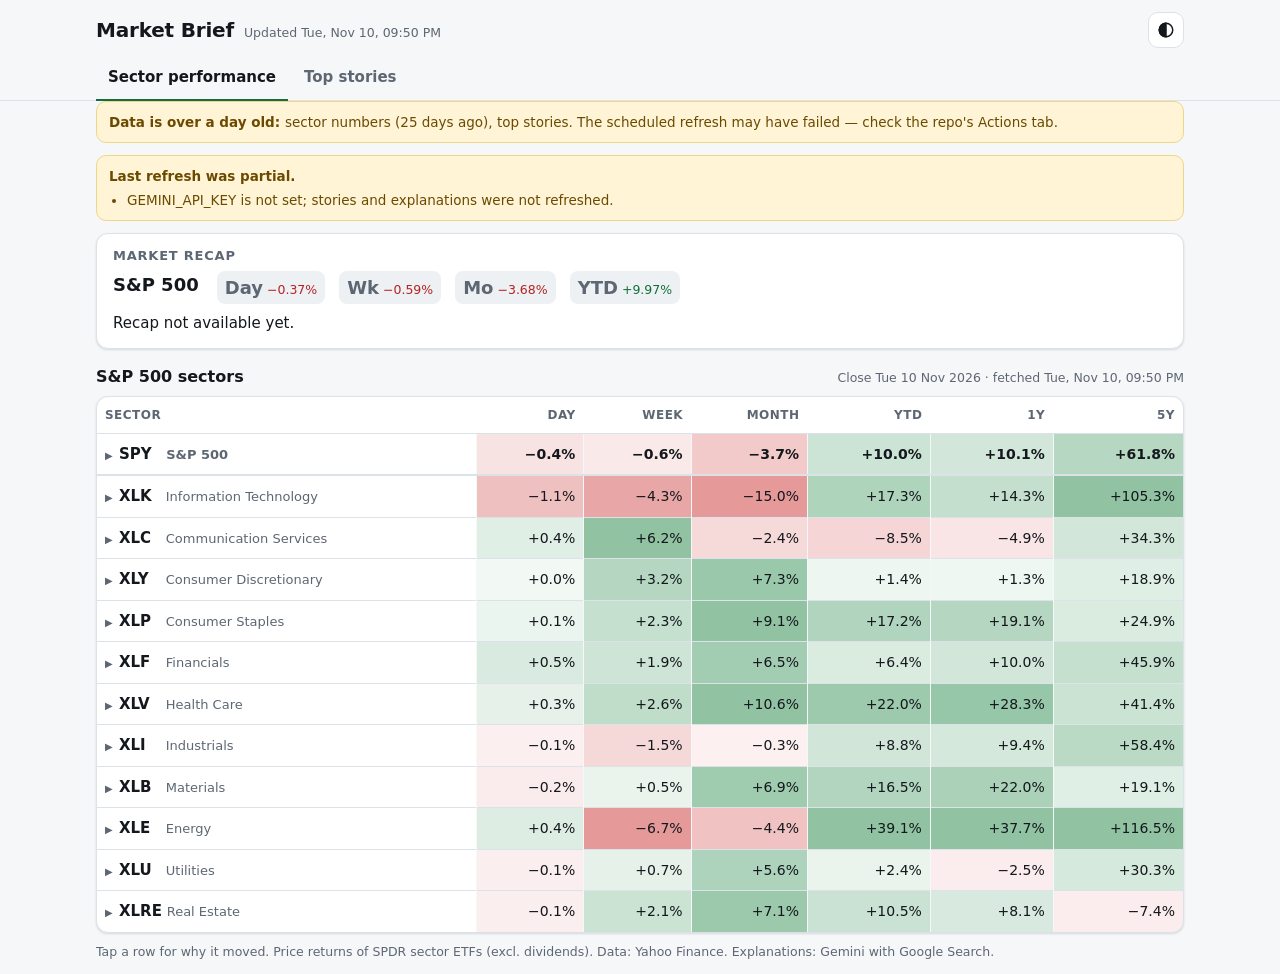
==== docs/index.html @ cda1cc37 "Market Brief: static site, builder and refresh workflow Co-Authored-By: Claude Opus 5.5 <noreply@ant" ====
<!doctype html>
<html lang="en">
<head>
<meta charset="utf-8">
<meta name="viewport" content="width=device-width, initial-scale=1, viewport-fit=cover">
<title>Market Brief</title>
<meta name="description" content="Twice-daily sector performance and top stories, refreshed 07:00 and 17:00 Madrid.">
<meta name="color-scheme" content="light dark">
<meta name="theme-color" content="#f6f7f9" media="(prefers-color-scheme: light)">
<meta name="theme-color" content="#0f1216" media="(prefers-color-scheme: dark)">
<link rel="icon" href="data:image/svg+xml,%3Csvg xmlns='http://www.w3.org/2000/svg' viewBox='0 0 32 32'%3E%3Crect width='32' height='32' rx='7' fill='%23146c43'/%3E%3Cpath d='M6 22l6-7 5 4 9-10' stroke='white' stroke-width='3' fill='none' stroke-linecap='round' stroke-linejoin='round'/%3E%3C/svg%3E">
<link rel="stylesheet" href="style.css">
</head>
<body>
<header class="top">
  <div class="wrap top-row">
    <div class="brand">
      <h1>Market Brief</h1>
      <span id="stamp" class="stamp">Loading…</span>
    </div>
    <button id="theme" class="icon-btn" type="button" aria-label="Toggle light/dark mode" title="Theme"></button>
  </div>
  <nav class="wrap tabs" role="tablist">
    <button role="tab" id="tab-perf" aria-controls="panel-perf" aria-selected="true">Sector performance</button>
    <button role="tab" id="tab-stories" aria-controls="panel-stories" aria-selected="false">Top stories</button>
  </nav>
</header>

<main class="wrap">
  <div id="alerts"></div>

  <section id="panel-perf" role="tabpanel" aria-labelledby="tab-perf">
    <article id="recap" class="card recap"></article>
    <div class="table-head">
      <h2>S&amp;P 500 sectors</h2>
      <span id="asof" class="muted small"></span>
    </div>
    <div class="table-wrap">
      <table id="perf">
        <thead><tr>
          <th class="name">Sector <span class="pct-note">%</span></th><th>Day</th><th>Week</th><th>Month</th><th>YTD</th><th>1Y</th><th>5Y</th>
        </tr></thead>
        <tbody></tbody>
      </table>
    </div>
    <p class="muted small foot">Tap a row for why it moved. Price returns of SPDR sector ETFs (excl. dividends). Data: Yahoo Finance. Explanations: Gemini with Google Search.</p>
  </section>

  <section id="panel-stories" role="tabpanel" aria-labelledby="tab-stories" hidden>
    <div id="chips" class="chips" role="toolbar" aria-label="Filter by sector"></div>
    <div id="stories"></div>
    <p class="muted small foot">Stories and company profiles: Gemini with Google Search. Price growth, consensus and analyst ratings: Yahoo Finance. Not investment advice.</p>
  </section>
</main>
<script src="app.js"></script>
</body>
</html>
---- docs/style.css ----
:root {
  --bg: #f6f7f9; --surface: #ffffff; --surface-2: #eef1f4; --text: #14181d; --muted: #5d6773;
  --border: #dde2e8; --accent: #146c43; --accent-ink: #ffffff;
  --up: 22, 128, 61; --down: 200, 40, 40; --up-ink: #11703a; --down-ink: #b42323;
  --warn-bg: #fff4d6; --warn-ink: #6b4a00; --warn-border: #f0d68a;
  --shadow: 0 1px 2px rgba(16,24,40,.06), 0 1px 3px rgba(16,24,40,.08);
  --radius: 12px;
}
@media (prefers-color-scheme: dark) {
  :root:not([data-theme="light"]) {
    --bg: #0f1216; --surface: #171b21; --surface-2: #20262e; --text: #e8ecf1; --muted: #9aa5b1;
    --border: #2a313a; --accent: #3ccf85; --accent-ink: #062a17;
    --up: 52, 199, 112; --down: 248, 92, 92; --up-ink: #5fdc96; --down-ink: #ff8a8a;
    --warn-bg: #3a2e0c; --warn-ink: #f6dc93; --warn-border: #5c4914;
    --shadow: none;
  }
}
:root[data-theme="dark"] {
  --bg: #0f1216; --surface: #171b21; --surface-2: #20262e; --text: #e8ecf1; --muted: #9aa5b1;
  --border: #2a313a; --accent: #3ccf85; --accent-ink: #062a17;
  --up: 52, 199, 112; --down: 248, 92, 92; --up-ink: #5fdc96; --down-ink: #ff8a8a;
  --warn-bg: #3a2e0c; --warn-ink: #f6dc93; --warn-border: #5c4914;
  --shadow: none;
}

* { box-sizing: border-box; }
html { -webkit-text-size-adjust: 100%; }
body {
  margin: 0; background: var(--bg); color: var(--text);
  font: 15px/1.5 system-ui, -apple-system, "Segoe UI", Roboto, "Helvetica Neue", Arial, sans-serif;
}
.wrap { max-width: 1120px; margin: 0 auto; padding: 0 16px; }
h1, h2, h3 { margin: 0; line-height: 1.25; }
a { color: inherit; }
.muted { color: var(--muted); }
.small { font-size: 12.5px; }
.num { font-variant-numeric: tabular-nums; }

/* header */
.top { position: sticky; top: 0; z-index: 5; background: var(--bg); border-bottom: 1px solid var(--border); }
.top-row { display: flex; align-items: center; justify-content: space-between; padding-top: 12px; }
.brand { display: flex; align-items: baseline; gap: 10px; flex-wrap: wrap; }
.brand h1 { font-size: 20px; letter-spacing: -.01em; }
.stamp { color: var(--muted); font-size: 12.5px; }
.icon-btn {
  width: 36px; height: 36px; border-radius: 10px; border: 1px solid var(--border);
  background: var(--surface); color: var(--text); cursor: pointer; display: grid; place-items: center;
}
.icon-btn svg { width: 18px; height: 18px; }
.tabs { display: flex; gap: 4px; margin-top: 8px; }
.tabs button {
  appearance: none; border: 0; background: none; color: var(--muted); font: inherit; font-weight: 600;
  padding: 10px 12px; cursor: pointer; border-bottom: 2px solid transparent; margin-bottom: -1px;
}
.tabs button[aria-selected="true"] { color: var(--text); border-bottom-color: var(--accent); }

main { padding-top: 16px; padding-bottom: 40px; }
.card { background: var(--surface); border: 1px solid var(--border); border-radius: var(--radius); box-shadow: var(--shadow); }

/* alerts */
.alert {
  background: var(--warn-bg); color: var(--warn-ink); border: 1px solid var(--warn-border);
  border-radius: 10px; padding: 10px 12px; margin-bottom: 12px; font-size: 13.5px;
}
.alert ul { margin: 4px 0 0; padding-left: 18px; }

/* recap */
.recap { padding: 14px 16px; margin-bottom: 18px; }
.recap h2 { font-size: 13px; text-transform: uppercase; letter-spacing: .06em; color: var(--muted); margin-bottom: 6px; }
.recap .spx { display: flex; gap: 14px; flex-wrap: wrap; margin-bottom: 8px; font-size: 13.5px; }
.recap .spx > span > b { font-size: 18px; margin-right: 4px; }
.recap p { margin: 0; }

/* table */
.table-head { display: flex; justify-content: space-between; align-items: baseline; gap: 8px; margin-bottom: 8px; flex-wrap: wrap; }
.table-head h2 { font-size: 16px; }
.table-wrap { overflow-x: auto; border-radius: var(--radius); border: 1px solid var(--border); background: var(--surface); box-shadow: var(--shadow); }
table { width: 100%; border-collapse: collapse; font-variant-numeric: tabular-nums; }
th, td { padding: 9px 8px; text-align: right; white-space: nowrap; }
th { font-size: 12px; text-transform: uppercase; letter-spacing: .04em; color: var(--muted); font-weight: 600; border-bottom: 1px solid var(--border); }
th.name, td.name { text-align: left; }
tbody tr.row { cursor: pointer; border-top: 1px solid var(--border); }
tbody tr.row:first-child { border-top: 0; }
tbody tr.row:hover td.name { text-decoration: underline; text-underline-offset: 3px; }
tbody tr.row:focus-visible { outline: 2px solid var(--accent); outline-offset: -2px; }
tr.index td { font-weight: 700; }
tr.index { border-bottom: 2px solid var(--border); }
td.name .tk { font-weight: 700; display: inline-block; min-width: 42px; }
td.name .nm { color: var(--muted); font-size: 13px; }
td.name .chev { display: inline-block; width: 10px; color: var(--muted); transition: transform .15s; margin-right: 4px; font-size: 10px; }
tr.open td.name .chev { transform: rotate(90deg); }
td.cell { font-size: 14px; border-left: 1px solid var(--bg); }
tr.reason td { white-space: normal; text-align: left; background: var(--surface-2); font-size: 14px; padding: 10px 12px 12px 30px; }
.foot { margin-top: 10px; }

/* chips */
.chips { display: flex; gap: 6px; overflow-x: auto; padding-bottom: 6px; margin-bottom: 10px; scrollbar-width: thin; }
.chip {
  flex: none; border: 1px solid var(--border); background: var(--surface); color: var(--text);
  border-radius: 999px; padding: 6px 12px; font: inherit; font-size: 13px; cursor: pointer;
}
.chip[aria-pressed="true"] { background: var(--accent); border-color: var(--accent); color: var(--accent-ink); font-weight: 600; }

/* stories */
.sector-head { display: flex; align-items: baseline; gap: 8px; margin: 18px 0 10px; }
.sector-head h2 { font-size: 17px; }
.grid { display: grid; grid-template-columns: repeat(auto-fill, minmax(320px, 1fr)); gap: 14px; }
.story { overflow: hidden; display: flex; flex-direction: column; }
.story .pic { aspect-ratio: 16 / 8; background: var(--surface-2); position: relative; overflow: hidden; }
.story .pic img { width: 100%; height: 100%; object-fit: cover; display: block; }
.story .pic.logo img { object-fit: contain; width: 72px; height: 72px; position: absolute; inset: 0; margin: auto; border-radius: 14px; background: #fff; padding: 8px; }
.story .pic .initials { position: absolute; inset: 0; display: grid; place-items: center; font-size: 34px; font-weight: 800; color: var(--muted); }
.story .rank { position: absolute; top: 8px; left: 8px; background: rgba(0,0,0,.65); color: #fff; font-size: 12px; font-weight: 700; border-radius: 999px; padding: 2px 8px; }
.story .body { padding: 12px 14px 14px; display: flex; flex-direction: column; gap: 9px; flex: 1; }
.story .meta { font-size: 12px; color: var(--muted); display: flex; gap: 6px; flex-wrap: wrap; align-items: center; }
.story .meta .co { color: var(--text); font-weight: 700; }
.story h3 { font-size: 16.5px; }
.story .profile { font-size: 13px; color: var(--muted); margin: 0; }
.story .lbl { font-size: 11px; text-transform: uppercase; letter-spacing: .06em; color: var(--muted); font-weight: 700; display: block; margin-bottom: 1px; }
.story p { margin: 0; font-size: 14px; }
.pills { display: flex; gap: 6px; flex-wrap: wrap; }
.pill { font-size: 12.5px; border-radius: 8px; padding: 3px 8px; background: var(--surface-2); font-variant-numeric: tabular-nums; }
.pill b { font-weight: 600; color: var(--muted); margin-right: 4px; }
.pill.up { color: var(--up-ink); } .pill.down { color: var(--down-ink); }
.analysts { border-top: 1px solid var(--border); padding-top: 9px; font-size: 13px; }
.analysts .cons { display: flex; justify-content: space-between; gap: 8px; flex-wrap: wrap; margin-bottom: 6px; }
.rt { display: grid; grid-template-columns: 1fr auto auto; gap: 2px 10px; align-items: center; }
.rt .firm { overflow: hidden; text-overflow: ellipsis; white-space: nowrap; }
.rt .pt { color: var(--muted); font-variant-numeric: tabular-nums; text-align: right; font-size: 12.5px; }
.badge { font-size: 11.5px; font-weight: 700; border-radius: 6px; padding: 1px 7px; text-transform: uppercase; letter-spacing: .03em; justify-self: start; }
.badge.buy { background: rgba(var(--up), .15); color: var(--up-ink); }
.badge.sell { background: rgba(var(--down), .15); color: var(--down-ink); }
.badge.hold { background: var(--surface-2); color: var(--muted); }
.story .src { margin-top: auto; padding-top: 8px; border-top: 1px solid var(--border); font-size: 13px; display: flex; justify-content: space-between; gap: 8px; }
.story .src a { font-weight: 600; color: var(--accent); text-decoration: none; }
.story .src a:hover { text-decoration: underline; }
.empty { padding: 24px; text-align: center; color: var(--muted); }

@media (max-width: 560px) {
  body { font-size: 14.5px; }
  .brand h1 { font-size: 18px; }
  th, td { padding: 8px 3px; }
  th { font-size: 10px; letter-spacing: 0; }
  th.name, td.name { padding-left: 8px; }
  td.cell { font-size: 12.5px; padding-right: 5px; }
  td.name { font-size: 13px; }
  td.name .chev { margin-right: 2px; }
  td.name .nm { display: none; }
  td.name .tk { min-width: 0; }
  .grid { grid-template-columns: 1fr; }
  tr.reason td { padding-left: 12px; }
}
.pct-note { display: none; }
@media (max-width: 560px) { .pct-note { display: inline; font-weight: 400; } }
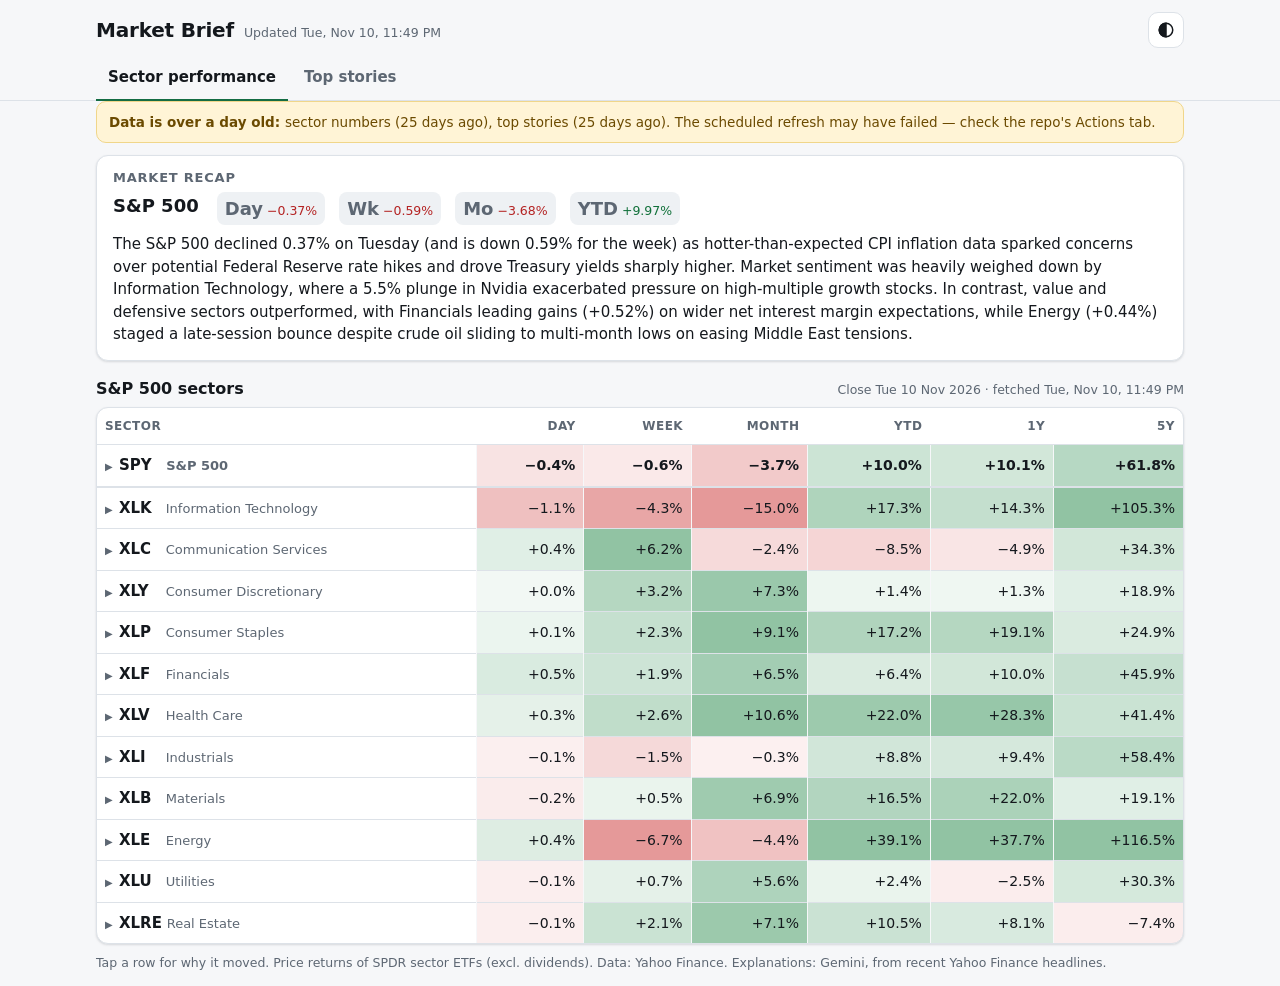
==== commit 4b7231af: "Fix nested rendering of rating rows and sector chips; footer text Co-Authored-By: Claude Opus 5.5 <n" ====
--- a/docs/index.html
+++ b/docs/index.html
@@ -43,13 +43,13 @@
         <tbody></tbody>
       </table>
     </div>
-    <p class="muted small foot">Tap a row for why it moved. Price returns of SPDR sector ETFs (excl. dividends). Data: Yahoo Finance. Explanations: Gemini with Google Search.</p>
+    <p class="muted small foot">Tap a row for why it moved. Price returns of SPDR sector ETFs (excl. dividends). Data: Yahoo Finance. Explanations: Gemini, from recent Yahoo Finance headlines.</p>
   </section>
 
   <section id="panel-stories" role="tabpanel" aria-labelledby="tab-stories" hidden>
     <div id="chips" class="chips" role="toolbar" aria-label="Filter by sector"></div>
     <div id="stories"></div>
-    <p class="muted small foot">Stories and company profiles: Gemini with Google Search. Price growth, consensus and analyst ratings: Yahoo Finance. Not investment advice.</p>
+    <p class="muted small foot">Stories: Yahoo Finance news, selected and summarised by Gemini. Price growth, consensus and analyst ratings: Yahoo Finance. Not investment advice.</p>
   </section>
 </main>
 <script src="app.js"></script>
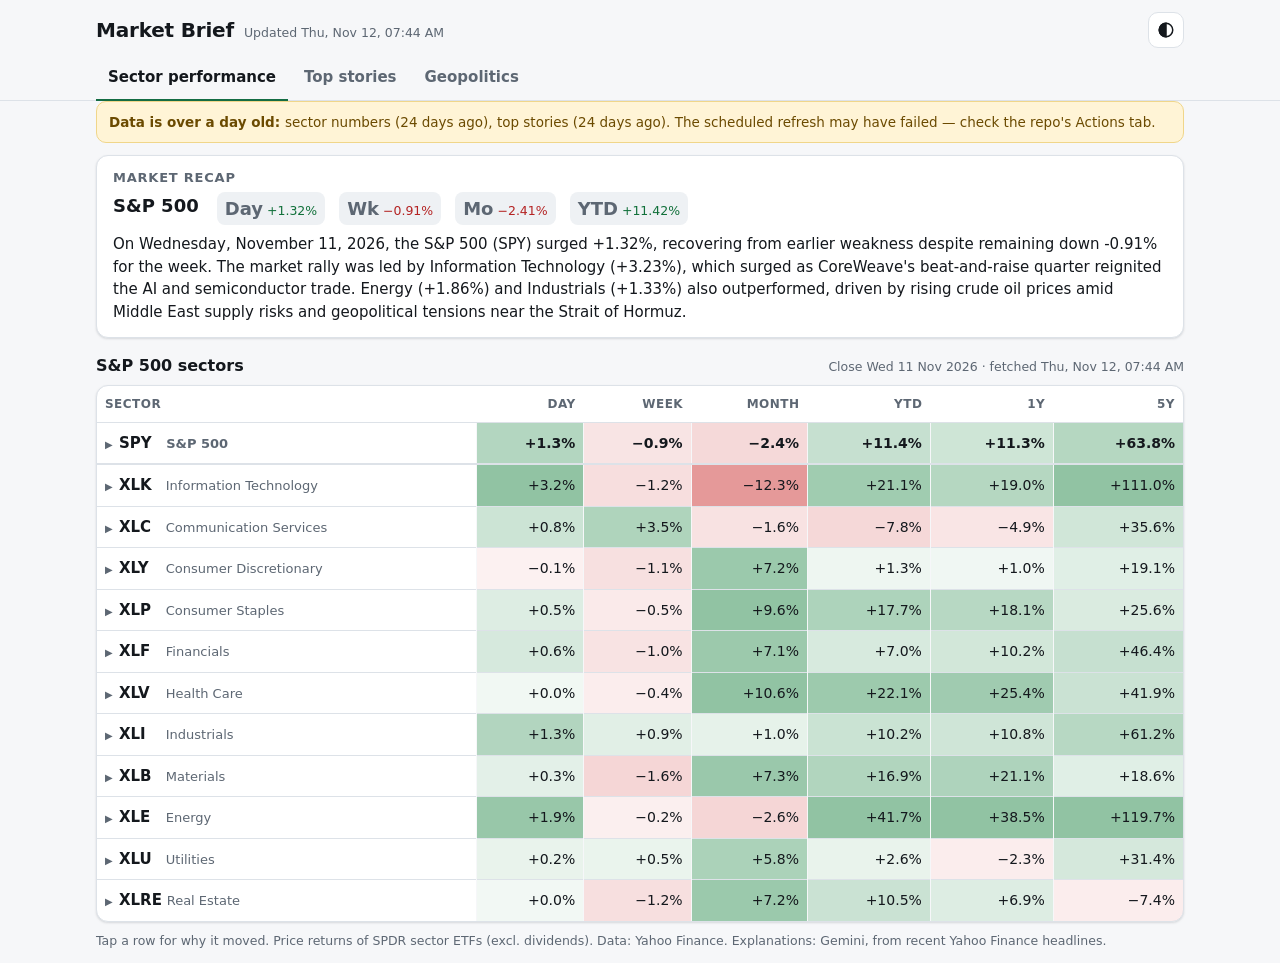
==== commit 4bfc0757: "Geopolitics tab: top-10 players, US home base, weekly profiles + daily lines [geo:us,cn] Co-Authored" ====
--- a/docs/index.html
+++ b/docs/index.html
@@ -4,7 +4,7 @@
 <meta charset="utf-8">
 <meta name="viewport" content="width=device-width, initial-scale=1, viewport-fit=cover">
 <title>Market Brief</title>
-<meta name="description" content="Twice-daily sector performance and top stories, refreshed 07:00 and 17:00 Madrid.">
+<meta name="description" content="Daily sector performance and top stories, ready by 07:00 Madrid.">
 <meta name="color-scheme" content="light dark">
 <meta name="theme-color" content="#f6f7f9" media="(prefers-color-scheme: light)">
 <meta name="theme-color" content="#0f1216" media="(prefers-color-scheme: dark)">
@@ -21,8 +21,9 @@
     <button id="theme" class="icon-btn" type="button" aria-label="Toggle light/dark mode" title="Theme"></button>
   </div>
   <nav class="wrap tabs" role="tablist">
-    <button role="tab" id="tab-perf" aria-controls="panel-perf" aria-selected="true">Sector performance</button>
-    <button role="tab" id="tab-stories" aria-controls="panel-stories" aria-selected="false">Top stories</button>
+    <button role="tab" id="tab-perf" aria-controls="panel-perf" aria-selected="true"><span class="t-long">Sector performance</span><span class="t-short">Sectors</span></button>
+    <button role="tab" id="tab-stories" aria-controls="panel-stories" aria-selected="false"><span class="t-long">Top stories</span><span class="t-short">Stories</span></button>
+    <button role="tab" id="tab-geo" aria-controls="panel-geo" aria-selected="false">Geopolitics</button>
   </nav>
 </header>
 
@@ -51,6 +52,16 @@
     <div id="stories"></div>
     <p class="muted small foot">Stories: Yahoo Finance news, selected and summarised by Gemini. Price growth, consensus and analyst ratings: Yahoo Finance. Not investment advice.</p>
   </section>
+  <section id="panel-geo" role="tabpanel" aria-labelledby="tab-geo" hidden>
+    <div class="geo-intro">
+      <h2>The world, seen from the US</h2>
+      <p class="muted small" id="geo-meta"></p>
+    </div>
+    <div id="geo-us"></div>
+    <div class="table-head"><h2>Top 10 players for the US economy</h2><span class="muted small">tap a country for its profile</span></div>
+    <div id="geo-list" class="geo-list"></div>
+    <p class="muted small foot" id="geo-foot">Ranking: US goods trade (US Census), holdings of US Treasuries (US Treasury), GDP (IMF) and a strategic-leverage weight. Profiles and "this week" lines: Gemini, from that data and recent Yahoo Finance headlines. "How they see themselves" is written from each country's own point of view. Flags: flag-icons (MIT).</p>
+  </section>
 </main>
 <script src="app.js"></script>
 </body>
--- a/docs/style.css
+++ b/docs/style.css
@@ -152,3 +152,72 @@
 }
 .pct-note { display: none; }
 @media (max-width: 560px) { .pct-note { display: inline; font-weight: 400; } }
+
+/* AI research picks inside an expanded sector row */
+tr.reason p.why { margin: 0; }
+.picks { margin-top: 12px; border-top: 1px dashed var(--border); padding-top: 10px; display: grid; gap: 10px; }
+.picks-h { display: flex; align-items: baseline; gap: 8px; flex-wrap: wrap; }
+.picks-h .lbl { font-size: 11px; text-transform: uppercase; letter-spacing: .06em; color: var(--accent); font-weight: 700; }
+.pick { display: grid; gap: 3px; }
+.pick-top { display: flex; align-items: baseline; gap: 8px; flex-wrap: wrap; }
+.pick-tk { font-weight: 800; color: var(--accent); text-decoration: none; }
+.pick-tk:hover { text-decoration: underline; }
+.pick-nm { color: var(--muted); font-size: 13px; }
+.badge.angle { background: var(--surface); color: var(--text); border: 1px solid var(--border); font-weight: 600; text-transform: none; letter-spacing: 0; }
+.pick-why { font-size: 13.5px; }
+.pick-stats { display: flex; gap: 8px; align-items: center; flex-wrap: wrap; }
+.pick-stats .pill { font-size: 12px; padding: 1px 7px; background: var(--surface); }
+.badge.hz { background: rgba(var(--up), .14); color: var(--up-ink); text-transform: none; letter-spacing: 0; }
+
+/* geopolitics */
+.geo-intro h2 { font-size: 18px; }
+.geo-intro { margin-bottom: 12px; }
+.geo-list { display: grid; gap: 10px; }
+.geo-card { padding: 0; overflow: hidden; }
+.geo-home { padding: 14px 16px; margin-bottom: 18px; display: grid; gap: 10px; }
+.geo-head { display: flex; gap: 12px; align-items: center; }
+.geo-head h3 { font-size: 18px; display: flex; gap: 8px; align-items: center; }
+.geo-head p { margin: 0; }
+.flag { border-radius: 3px; box-shadow: 0 0 0 1px var(--border); object-fit: cover; flex: none; }
+.geo-row { width: 100%; display: flex; align-items: center; gap: 10px; padding: 12px 14px; border: 0; background: none;
+  color: inherit; font: inherit; text-align: left; cursor: pointer; }
+.geo-row:hover .geo-name b { text-decoration: underline; text-underline-offset: 3px; }
+.geo-rank { font-weight: 800; color: var(--muted); min-width: 30px; font-variant-numeric: tabular-nums; }
+.geo-name { display: flex; flex-direction: column; flex: 1; min-width: 0; }
+.geo-row .chev { color: var(--muted); font-size: 10px; transition: transform .15s; }
+.geo-card.open .geo-row .chev { transform: rotate(90deg); }
+.badge.warn { background: rgba(214, 140, 0, .16); color: #a86400; }
+:root[data-theme="dark"] .badge.warn { color: #ffbf47; }
+@media (prefers-color-scheme: dark) { :root:not([data-theme="light"]) .badge.warn { color: #ffbf47; } }
+.geo-week { padding: 0 14px 12px 54px; font-size: 13.5px; }
+.geo-home .geo-week { padding: 0; }
+.geo-week .lbl, .geo-body .lbl, .geo-home .lbl { font-size: 11px; text-transform: uppercase; letter-spacing: .06em; color: var(--muted); font-weight: 700; }
+.geo-links { display: inline-flex; gap: 8px; margin-left: 6px; flex-wrap: wrap; }
+.geo-links a { color: var(--accent); text-decoration: none; font-size: 12.5px; font-weight: 600; }
+.geo-body { border-top: 1px solid var(--border); padding: 12px 14px 14px; display: grid; gap: 12px; background: var(--surface-2); }
+p.self { margin: 2px 0 0; font-style: italic; }
+.sw { display: grid; grid-template-columns: 1fr 1fr; gap: 12px; }
+.sw-col { background: var(--surface); border: 1px solid var(--border); border-radius: 10px; padding: 10px 12px; }
+.sw-col ul { margin: 6px 0 0; padding-left: 18px; font-size: 13.5px; display: grid; gap: 4px; }
+.sw-col.good .lbl { color: var(--up-ink); }
+.sw-col.bad .lbl { color: var(--down-ink); }
+.impacts { display: grid; gap: 8px; }
+.impact { display: grid; grid-template-columns: 26px 1fr; gap: 8px; background: var(--surface); border: 1px solid var(--border);
+  border-radius: 10px; padding: 10px 12px; }
+.impact p { margin: 2px 0 0; font-size: 13.5px; }
+.imp-ico { width: 24px; height: 24px; border-radius: 50%; display: grid; place-items: center; font-size: 12px; font-weight: 800; }
+.impact.up .imp-ico { background: rgba(var(--up), .16); color: var(--up-ink); }
+.impact.down .imp-ico { background: rgba(var(--down), .16); color: var(--down-ink); }
+.impact.mixed .imp-ico { background: rgba(214, 140, 0, .16); color: #b37400; }
+.imp-sec { display: flex; gap: 6px; flex-wrap: wrap; margin-top: 6px; }
+.chip-s { font-size: 11.5px; border: 1px solid var(--border); border-radius: 999px; padding: 1px 8px; color: var(--muted); }
+@media (max-width: 560px) {
+  .sw { grid-template-columns: 1fr; }
+  .geo-week { padding-left: 14px; }
+}
+
+[hidden] { display: none !important; }
+
+.tabs button { white-space: nowrap; }
+.t-short { display: none; }
+@media (max-width: 560px) { .t-long { display: none; } .t-short { display: inline; } }
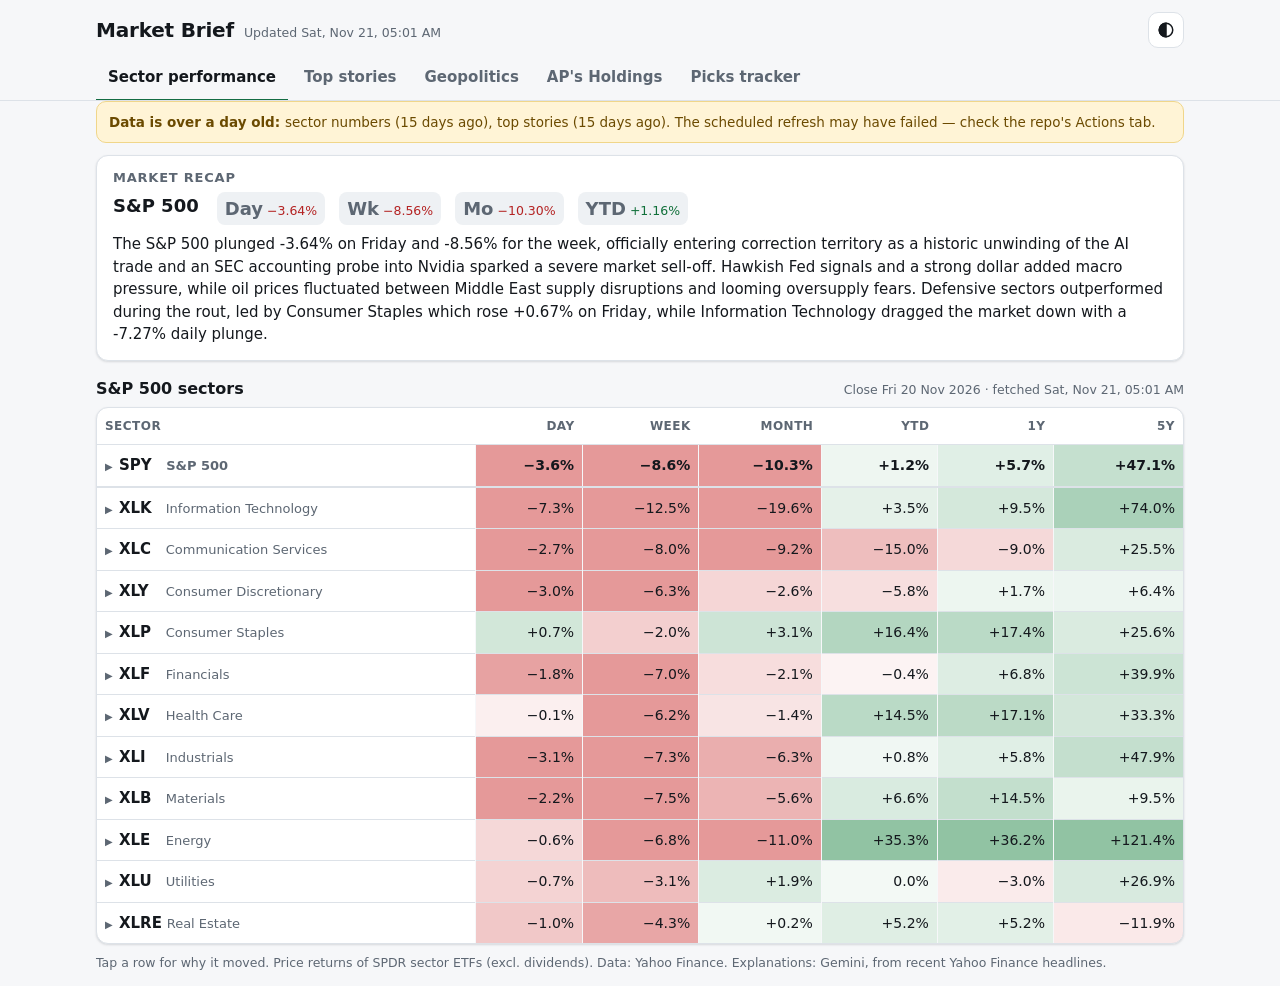
==== commit 03cf3e93: "AP's Holdings tab with mini charts + long-term Picks tracker (backfilled from Nov 11) Co-Authored-By" ====
--- a/docs/index.html
+++ b/docs/index.html
@@ -23,7 +23,9 @@
   <nav class="wrap tabs" role="tablist">
     <button role="tab" id="tab-perf" aria-controls="panel-perf" aria-selected="true"><span class="t-long">Sector performance</span><span class="t-short">Sectors</span></button>
     <button role="tab" id="tab-stories" aria-controls="panel-stories" aria-selected="false"><span class="t-long">Top stories</span><span class="t-short">Stories</span></button>
-    <button role="tab" id="tab-geo" aria-controls="panel-geo" aria-selected="false">Geopolitics</button>
+    <button role="tab" id="tab-geo" aria-controls="panel-geo" aria-selected="false"><span class="t-long">Geopolitics</span><span class="t-short">Geo</span></button>
+    <button role="tab" id="tab-hold" aria-controls="panel-hold" aria-selected="false"><span class="t-long">AP's Holdings</span><span class="t-short">Holdings</span></button>
+    <button role="tab" id="tab-track" aria-controls="panel-track" aria-selected="false"><span class="t-long">Picks tracker</span><span class="t-short">Picks</span></button>
   </nav>
 </header>
 
@@ -62,6 +64,34 @@
     <div id="geo-list" class="geo-list"></div>
     <p class="muted small foot" id="geo-foot">Ranking: US goods trade (US Census), holdings of US Treasuries (US Treasury), GDP (IMF) and a strategic-leverage weight. Profiles and "this week" lines: Gemini, from that data and recent Yahoo Finance headlines. "How they see themselves" is written from each country's own point of view. Flags: flag-icons (MIT).</p>
   </section>
+  <section id="panel-hold" role="tabpanel" aria-labelledby="tab-hold" hidden>
+    <div class="table-head">
+      <h2>AP's Holdings</h2>
+      <label class="muted small sortby">Sort
+        <select id="hold-sort">
+          <option value="name">A–Z</option><option value="day">Day</option><option value="y1">1 year</option>
+          <option value="y5">5 years</option><option value="off_high">Furthest below 52-week high</option>
+        </select></label>
+    </div>
+    <p class="muted small" id="hold-meta"></p>
+    <div id="hold-grid" class="hold-grid"></div>
+    <p class="muted small foot">Prices: Yahoo Finance (price return, excl. dividends). Tap a card for a bigger chart. Edit the list in <code>holdings.txt</code> in the repo.</p>
+  </section>
+
+  <section id="panel-track" role="tabpanel" aria-labelledby="tab-track" hidden>
+    <div class="table-head"><h2>Long-term picks: how they've played out</h2></div>
+    <div id="track-summary" class="track-summary"></div>
+    <p class="muted small">Each pick is measured from the close before the morning it was first picked, against the S&amp;P 500 (SPY) over the same days. These are 5–10+ year ideas, so early results mostly reflect short-term market swings.</p>
+    <div class="track-controls">
+      <div class="chips" id="track-filter"></div>
+      <label class="muted small sortby">Sort
+        <select id="track-sort">
+          <option value="excess">Best vs S&amp;P</option><option value="-excess">Worst vs S&amp;P</option>
+          <option value="newest">Newest picks</option><option value="oldest">Oldest picks</option>
+        </select></label>
+    </div>
+    <div id="track-list" class="track-list"></div>
+  </section>
 </main>
 <script src="app.js"></script>
 </body>
--- a/docs/style.css
+++ b/docs/style.css
@@ -221,3 +221,83 @@
 .tabs button { white-space: nowrap; }
 .t-short { display: none; }
 @media (max-width: 560px) { .t-long { display: none; } .t-short { display: inline; } }
+ul.wh { margin: 2px 0 0; padding-left: 18px; font-size: 14px; display: grid; gap: 4px; }
+ul.wh b { font-weight: 700; }
+
+/* tabs: 5 tabs scroll sideways on small phones instead of wrapping */
+.tabs { overflow-x: auto; scrollbar-width: none; }
+.tabs::-webkit-scrollbar { display: none; }
+
+/* mini charts */
+.chart-wrap { width: 100%; }
+svg.chart { width: 100%; height: auto; display: block; overflow: visible; }
+.hold-card svg.chart { height: 56px; }
+.track-spark svg.chart { height: 40px; }
+.hold-big svg.chart, .track-more svg.chart { height: 150px; }
+svg.chart .line { fill: none; stroke-width: 2; stroke-linejoin: round; stroke-linecap: round; }
+svg.chart .line.up { stroke: var(--up-ink); }
+svg.chart .line.down { stroke: var(--down-ink); }
+svg.chart .line.bench { stroke: var(--muted); stroke-width: 1.5; stroke-dasharray: 4 3; }
+svg.chart .area.up { fill: rgba(var(--up), .12); }
+svg.chart .area.down { fill: rgba(var(--down), .12); }
+svg.chart .base { stroke: var(--border); stroke-width: 1; stroke-dasharray: 2 3; }
+.chart-foot { display: flex; justify-content: space-between; gap: 8px; flex-wrap: wrap; margin-top: 4px; }
+.key { display: inline-block; width: 14px; height: 0; border-top: 2px solid; vertical-align: middle; }
+.key.up { border-color: var(--up-ink); } .key.down { border-color: var(--down-ink); }
+.key.bench { border-top: 2px dashed var(--muted); }
+.sortby select { font: inherit; color: var(--text); background: var(--surface); border: 1px solid var(--border); border-radius: 8px; padding: 4px 6px; margin-left: 4px; }
+
+/* holdings */
+.hold-grid { display: grid; grid-template-columns: repeat(auto-fill, minmax(250px, 1fr)); gap: 12px; margin-top: 10px; }
+.hold-card { padding: 12px 14px; display: grid; gap: 8px; cursor: pointer; }
+.hold-card.open { grid-column: 1 / -1; }
+.hold-top { display: flex; justify-content: space-between; gap: 8px; align-items: flex-start; }
+.hold-nm { max-width: 170px; overflow: hidden; text-overflow: ellipsis; white-space: nowrap; }
+.hold-card.open .hold-nm { max-width: none; }
+.hold-px { display: grid; justify-items: end; font-variant-numeric: tabular-nums; }
+.hold-px .up { color: var(--up-ink); } .hold-px .down { color: var(--down-ink); }
+.hold-meta { display: flex; gap: 10px; flex-wrap: wrap; align-items: center; }
+.hold-big { border-top: 1px solid var(--border); padding-top: 10px; display: grid; gap: 8px; }
+.seg { display: inline-flex; gap: 4px; }
+.seg button { font: inherit; font-size: 12.5px; border: 1px solid var(--border); background: var(--surface); color: var(--text); border-radius: 8px; padding: 3px 10px; cursor: pointer; }
+.seg button[aria-pressed="true"] { background: var(--accent); border-color: var(--accent); color: var(--accent-ink); font-weight: 700; }
+
+/* picks tracker */
+.track-summary { display: grid; grid-template-columns: repeat(4, 1fr); gap: 10px; margin-bottom: 8px; }
+.stat { padding: 12px 14px; display: grid; gap: 2px; }
+.stat b { font-size: 22px; font-variant-numeric: tabular-nums; }
+.stat b.up { color: var(--up-ink); } .stat b.down { color: var(--down-ink); }
+.stat .lbl { font-size: 11px; text-transform: uppercase; letter-spacing: .06em; color: var(--muted); font-weight: 700; }
+.track-controls { display: flex; justify-content: space-between; align-items: center; gap: 10px; flex-wrap: wrap; margin: 10px 0; }
+.track-controls .chips { margin: 0; padding: 0; }
+.track-list { display: grid; gap: 8px; }
+.track-row { padding: 10px 14px; cursor: pointer; }
+.track-main { display: grid; grid-template-columns: minmax(180px, 1.3fr) 160px minmax(230px, 1.4fr); gap: 14px; align-items: center; }
+.track-tags { display: flex; gap: 6px; flex-wrap: wrap; margin-top: 4px; }
+.track-nums { display: grid; gap: 4px; justify-items: end; }
+.pill.strong { font-weight: 700; }
+.pill.up { color: var(--up-ink); } .pill.down { color: var(--down-ink); }
+.track-more { border-top: 1px solid var(--border); margin-top: 10px; padding-top: 10px; display: grid; gap: 8px; }
+@media (max-width: 760px) {
+  .track-summary { grid-template-columns: 1fr 1fr; }
+  .track-main { grid-template-columns: 1fr 120px; }
+  .track-nums { grid-column: 1 / -1; justify-items: start; }
+}
+@media (max-width: 560px) {
+  .hold-grid { grid-template-columns: 1fr 1fr; gap: 8px; }
+  .hold-card { padding: 10px; }
+  .hold-nm { max-width: 120px; }
+  .stat b { font-size: 19px; }
+}
+.hold-grid { grid-auto-flow: dense; }
+.hold-card.open > .chart-wrap { display: none; }
+.hold-card { min-width: 0; }
+@media (max-width: 560px) {
+  .hold-grid { grid-template-columns: repeat(2, minmax(0, 1fr)); }
+  .hold-top { flex-direction: column; gap: 2px; }
+  .hold-px { justify-items: start; grid-auto-flow: column; gap: 6px; align-items: baseline; }
+  .hold-nm { max-width: 100%; }
+  .hold-card .pills { gap: 4px; }
+  .hold-card .pill { font-size: 11.5px; padding: 2px 6px; }
+  .hold-meta { gap: 6px; font-size: 11.5px; }
+}
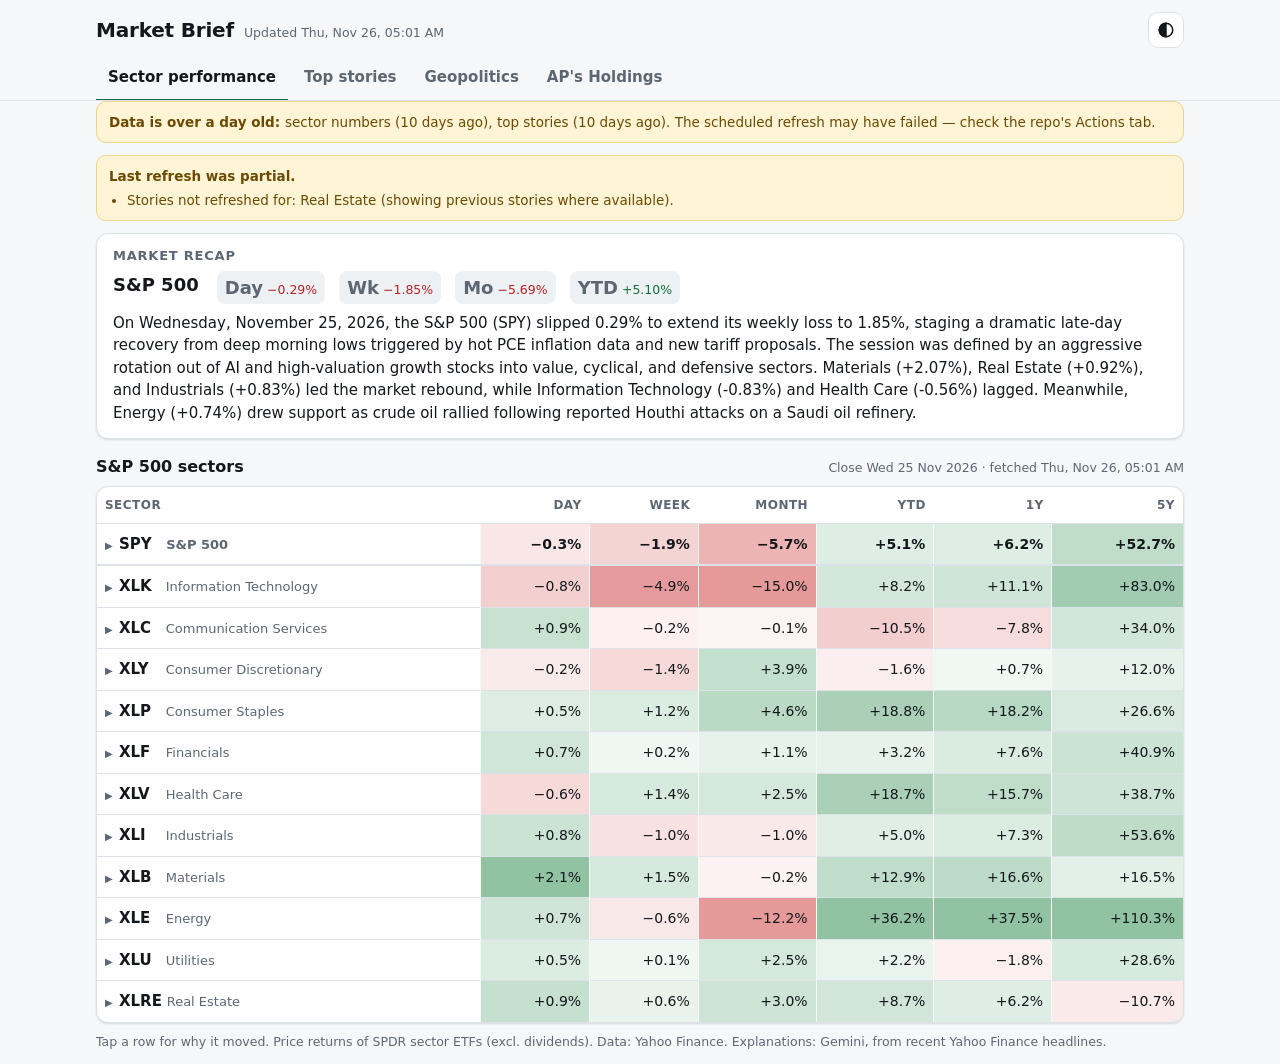
==== commit 077ebc47: "Remove AI long-term picks and the Picks tracker; give stories the full time budget Co-Authored-By: C" ====
--- a/docs/index.html
+++ b/docs/index.html
@@ -25,7 +25,6 @@
     <button role="tab" id="tab-stories" aria-controls="panel-stories" aria-selected="false"><span class="t-long">Top stories</span><span class="t-short">Stories</span></button>
     <button role="tab" id="tab-geo" aria-controls="panel-geo" aria-selected="false"><span class="t-long">Geopolitics</span><span class="t-short">Geo</span></button>
     <button role="tab" id="tab-hold" aria-controls="panel-hold" aria-selected="false"><span class="t-long">AP's Holdings</span><span class="t-short">Holdings</span></button>
-    <button role="tab" id="tab-track" aria-controls="panel-track" aria-selected="false"><span class="t-long">Picks tracker</span><span class="t-short">Picks</span></button>
   </nav>
 </header>
 
@@ -78,20 +77,6 @@
     <p class="muted small foot">Prices: Yahoo Finance (price return, excl. dividends). Tap a card for a bigger chart. Edit the list in <code>holdings.txt</code> in the repo.</p>
   </section>
 
-  <section id="panel-track" role="tabpanel" aria-labelledby="tab-track" hidden>
-    <div class="table-head"><h2>Long-term picks: how they've played out</h2></div>
-    <div id="track-summary" class="track-summary"></div>
-    <p class="muted small">Each pick is measured from the close before the morning it was first picked, against the S&amp;P 500 (SPY) over the same days. These are 5–10+ year ideas, so early results mostly reflect short-term market swings.</p>
-    <div class="track-controls">
-      <div class="chips" id="track-filter"></div>
-      <label class="muted small sortby">Sort
-        <select id="track-sort">
-          <option value="excess">Best vs S&amp;P</option><option value="-excess">Worst vs S&amp;P</option>
-          <option value="newest">Newest picks</option><option value="oldest">Oldest picks</option>
-        </select></label>
-    </div>
-    <div id="track-list" class="track-list"></div>
-  </section>
 </main>
 <script src="app.js"></script>
 </body>
